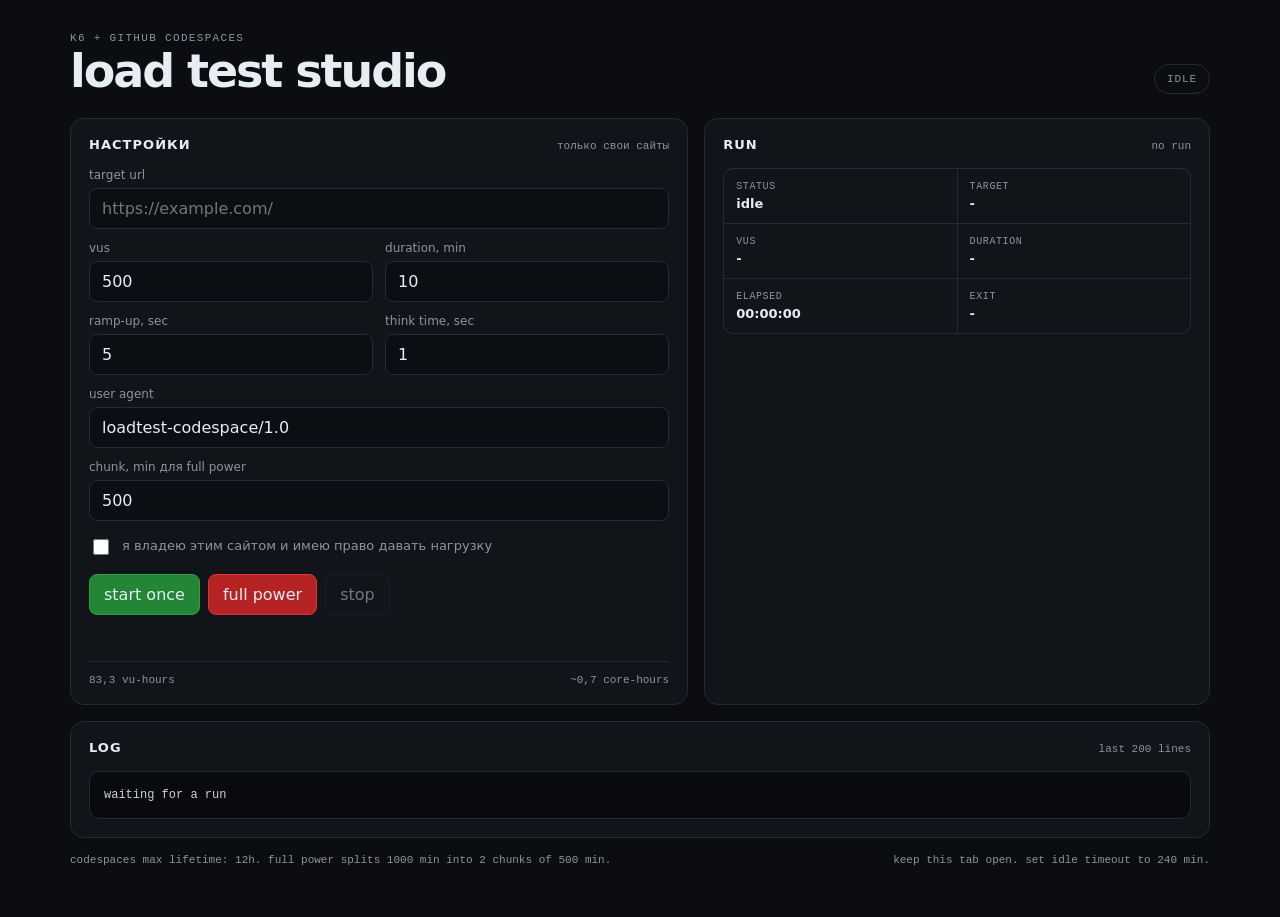
==== static/index.html @ ef555cbe "load test studio for codespaces" ====
<!doctype html>
<html lang="ru">
<head>
  <meta charset="utf-8">
  <meta name="viewport" content="width=device-width, initial-scale=1">
  <title>load test studio</title>
  <link rel="stylesheet" href="/static/style.css">
</head>
<body>
  <main class="shell">
    <header class="topbar">
      <div>
        <div class="eyebrow">k6 + github codespaces</div>
        <h1>load test studio</h1>
      </div>
      <div class="status idle" id="status-badge">idle</div>
    </header>

    <section class="layout">
      <form class="panel form" id="config-form">
        <div class="panel-head">
          <h2>настройки</h2>
          <span class="hint">только свои сайты</span>
        </div>

        <label class="field wide">
          <span>target url</span>
          <input id="target" name="target" type="url" placeholder="https://example.com/" autocomplete="url" required>
        </label>

        <div class="row">
          <label class="field">
            <span>vus</span>
            <input id="vus" name="vus" type="number" min="1" max="1000" value="500" required>
          </label>
          <label class="field">
            <span>duration, min</span>
            <input id="duration" name="duration_minutes" type="number" min="1" max="10000" value="10" required>
          </label>
        </div>

        <div class="row">
          <label class="field">
            <span>ramp-up, sec</span>
            <input id="ramp" name="ramp_up_seconds" type="number" min="0" max="600" value="5" required>
          </label>
          <label class="field">
            <span>think time, sec</span>
            <input id="think" name="think_time_seconds" type="number" min="0" max="60" step="0.1" value="1" required>
          </label>
        </div>

        <label class="field wide">
          <span>user agent</span>
          <input id="user-agent" name="user_agent" type="text" value="loadtest-codespace/1.0" maxlength="300">
        </label>

        <label class="field wide">
          <span>chunk, min для full power</span>
          <input id="chunk" name="chunk_minutes" type="number" min="1" max="600" value="500" required>
        </label>

        <label class="check">
          <input id="own" type="checkbox">
          <span>я владею этим сайтом и имею право давать нагрузку</span>
        </label>

        <div class="actions">
          <button type="submit" class="primary" id="start-button">start once</button>
          <button type="button" class="danger" id="full-button">full power</button>
          <button type="button" class="ghost" id="stop-button" disabled>stop</button>
        </div>

        <p class="note" id="message"></p>

        <div class="meta">
          <span id="estimate">0 vu-hours</span>
          <span id="codespace-estimate">~0 core-hours</span>
        </div>
      </form>

      <section class="panel run">
        <div class="panel-head">
          <h2>run</h2>
          <span class="hint" id="run-id">no run</span>
        </div>
        <div class="stats">
          <div><span>status</span><strong id="run-status">idle</strong></div>
          <div><span>target</span><strong id="run-target">-</strong></div>
          <div><span>vus</span><strong id="run-vus">-</strong></div>
          <div><span>duration</span><strong id="run-duration">-</strong></div>
          <div><span>elapsed</span><strong id="run-elapsed">00:00:00</strong></div>
          <div><span>exit</span><strong id="run-exit">-</strong></div>
        </div>
        <div class="campaign" id="campaign-box" hidden>
          <div class="campaign-head">
            <span>campaign</span>
            <strong id="campaign-progress">0 / 0 min</strong>
          </div>
          <div class="bar"><span id="campaign-bar"></span></div>
          <div class="campaign-meta">
            <span id="campaign-status">paused</span>
            <span id="campaign-chunk">chunk 0 / 0</span>
            <span id="campaign-session">session 00:00:00</span>
          </div>
          <div class="chunks" id="chunks"></div>
          <button type="button" class="ghost small" id="reset-button">reset campaign</button>
        </div>
        <div class="downloads">
          <a id="summary-link" href="#" hidden>summary.json</a>
          <a id="log-link" href="#" hidden>run.log</a>
        </div>
      </section>
    </section>

    <section class="panel log-panel">
      <div class="panel-head">
        <h2>log</h2>
        <span class="hint">last 200 lines</span>
      </div>
      <pre id="log">waiting for a run</pre>
    </section>

    <footer>
      <span>codespaces max lifetime: 12h. full power splits 1000 min into 2 chunks of 500 min.</span>
      <span>keep this tab open. set idle timeout to 240 min.</span>
    </footer>
  </main>
  <script src="/static/app.js"></script>
</body>
</html>
---- static/style.css ----
:root {
  --bg: #0b0d10;
  --panel: #11151a;
  --panel-2: #0b0f14;
  --line: #242b35;
  --text: #e6edf3;
  --muted: #8b949e;
  --accent: #7ee787;
  --accent-2: #238636;
  --danger: #ff7b72;
  --danger-2: #b62324;
  --warn: #f2cc60;
}

* {
  box-sizing: border-box;
}

body {
  margin: 0;
  background: var(--bg);
  color: var(--text);
  font-family: ui-sans-serif, system-ui, -apple-system, "Segoe UI", sans-serif;
  -webkit-font-smoothing: antialiased;
}

.shell {
  max-width: 1180px;
  margin: 0 auto;
  padding: 32px 20px 48px;
}

.topbar {
  display: flex;
  align-items: flex-end;
  justify-content: space-between;
  gap: 16px;
  margin-bottom: 24px;
}

.eyebrow,
.hint,
.status,
.meta,
footer,
.chunk,
.campaign-meta,
.downloads,
.stats span {
  font-family: ui-monospace, SFMono-Regular, Menlo, Consolas, monospace;
}

.eyebrow {
  color: var(--muted);
  font-size: 11px;
  letter-spacing: 0.12em;
  text-transform: uppercase;
}

h1 {
  margin: 4px 0 0;
  font-size: clamp(30px, 4vw, 46px);
  letter-spacing: -0.045em;
  line-height: 1;
}

.status {
  border: 1px solid var(--line);
  border-radius: 999px;
  color: var(--muted);
  font-size: 11px;
  letter-spacing: 0.08em;
  padding: 8px 12px;
  text-transform: uppercase;
  white-space: nowrap;
}

.status.running {
  border-color: #2ea043;
  color: var(--accent);
}

.status.paused,
.status.stopping {
  border-color: #9e6a03;
  color: var(--warn);
}

.status.failed,
.status.offline {
  border-color: #da3633;
  color: var(--danger);
}

.layout {
  display: grid;
  grid-template-columns: minmax(0, 1.1fr) minmax(0, 0.9fr);
  gap: 16px;
}

.panel {
  background: var(--panel);
  border: 1px solid var(--line);
  border-radius: 14px;
  padding: 18px;
}

.panel-head {
  align-items: baseline;
  display: flex;
  gap: 12px;
  justify-content: space-between;
  margin-bottom: 16px;
}

h2 {
  font-size: 13px;
  letter-spacing: 0.08em;
  margin: 0;
  text-transform: uppercase;
}

.hint {
  color: var(--muted);
  font-size: 11px;
  overflow-wrap: anywhere;
  text-align: right;
}

.field {
  display: flex;
  flex-direction: column;
  gap: 6px;
}

.field span {
  color: var(--muted);
  font-size: 12px;
}

.field em {
  color: #6e7681;
  font-style: normal;
}

input {
  background: var(--panel-2);
  border: 1px solid var(--line);
  border-radius: 8px;
  color: var(--text);
  font: inherit;
  padding: 10px 12px;
  width: 100%;
}

input:focus {
  border-color: #1f6feb;
  outline: 2px solid #1f6feb;
  outline-offset: 1px;
}

.row {
  display: grid;
  gap: 12px;
  grid-template-columns: 1fr 1fr;
  margin-top: 12px;
}

.wide {
  margin-top: 12px;
}

.check {
  align-items: flex-start;
  color: var(--muted);
  display: flex;
  font-size: 13px;
  gap: 10px;
  line-height: 1.4;
  margin-top: 16px;
}

.check input {
  accent-color: var(--accent);
  flex: 0 0 auto;
  height: 16px;
  margin-top: 2px;
  width: 16px;
}

.actions {
  display: flex;
  flex-wrap: wrap;
  gap: 8px;
  margin-top: 16px;
}

button {
  background: #161b22;
  border: 1px solid var(--line);
  border-radius: 8px;
  color: var(--text);
  cursor: pointer;
  font: inherit;
  padding: 10px 14px;
}

button:hover:not(:disabled) {
  border-color: #3d444d;
}

button:disabled {
  cursor: not-allowed;
  opacity: 0.45;
}

.primary {
  background: var(--accent-2);
  border-color: #2ea043;
}

.danger {
  background: var(--danger-2);
  border-color: #da3633;
}

.ghost {
  background: transparent;
}

.small {
  font-size: 12px;
  padding: 6px 10px;
}

.note {
  color: var(--muted);
  font-size: 12px;
  margin: 12px 0 0;
  min-height: 18px;
}

.note.error {
  color: var(--danger);
}

.note.ok {
  color: var(--accent);
}

.meta {
  border-top: 1px solid var(--line);
  color: var(--muted);
  display: flex;
  font-size: 11px;
  gap: 12px;
  justify-content: space-between;
  margin-top: 16px;
  padding-top: 12px;
}

.stats {
  background: var(--line);
  border: 1px solid var(--line);
  border-radius: 10px;
  display: grid;
  gap: 1px;
  grid-template-columns: 1fr 1fr;
  overflow: hidden;
}

.stats div {
  background: var(--panel);
  display: flex;
  flex-direction: column;
  gap: 4px;
  padding: 12px;
}

.stats span {
  color: var(--muted);
  font-size: 10px;
  letter-spacing: 0.06em;
  text-transform: uppercase;
}

.stats strong {
  font-size: 13px;
  overflow-wrap: anywhere;
}

.campaign {
  border: 1px solid var(--line);
  border-radius: 10px;
  margin-top: 14px;
  padding: 12px;
}

.campaign-head {
  display: flex;
  font-size: 12px;
  gap: 12px;
  justify-content: space-between;
}

.bar {
  background: var(--panel-2);
  border-radius: 999px;
  height: 8px;
  margin: 10px 0;
  overflow: hidden;
}

.bar span {
  background: var(--accent);
  display: block;
  height: 100%;
  transition: width 240ms ease;
  width: 0;
}

.campaign-meta {
  color: var(--muted);
  display: flex;
  flex-wrap: wrap;
  font-size: 11px;
  gap: 10px;
}

.chunks {
  display: grid;
  gap: 6px;
  margin-top: 12px;
}

.chunk {
  align-items: center;
  color: var(--muted);
  display: grid;
  font-size: 11px;
  gap: 8px;
  grid-template-columns: 28px 1fr auto;
}

.chunk strong {
  color: var(--text);
  font-size: 12px;
}

.chunk a,
.downloads a {
  color: var(--accent);
  text-decoration: none;
}

.chunk a:hover,
.downloads a:hover {
  text-decoration: underline;
}

.downloads {
  display: flex;
  font-size: 12px;
  gap: 12px;
  margin-top: 14px;
}

.log-panel {
  margin-top: 16px;
}

pre {
  background: #080a0d;
  border: 1px solid var(--line);
  border-radius: 10px;
  color: #c9d1d9;
  font-family: ui-monospace, SFMono-Regular, Menlo, Consolas, monospace;
  font-size: 12px;
  line-height: 1.5;
  margin: 0;
  max-height: 420px;
  overflow: auto;
  padding: 14px;
  white-space: pre-wrap;
  word-break: break-word;
}

footer {
  color: var(--muted);
  display: flex;
  flex-wrap: wrap;
  font-size: 11px;
  gap: 16px;
  justify-content: space-between;
  margin-top: 16px;
}

@media (max-width: 860px) {
  .layout {
    grid-template-columns: 1fr;
  }

  .topbar {
    align-items: flex-start;
    flex-direction: column;
  }
}

@media (max-width: 520px) {
  .shell {
    padding: 20px 14px 32px;
  }

  .row {
    grid-template-columns: 1fr;
  }

  .stats {
    grid-template-columns: 1fr;
  }
}
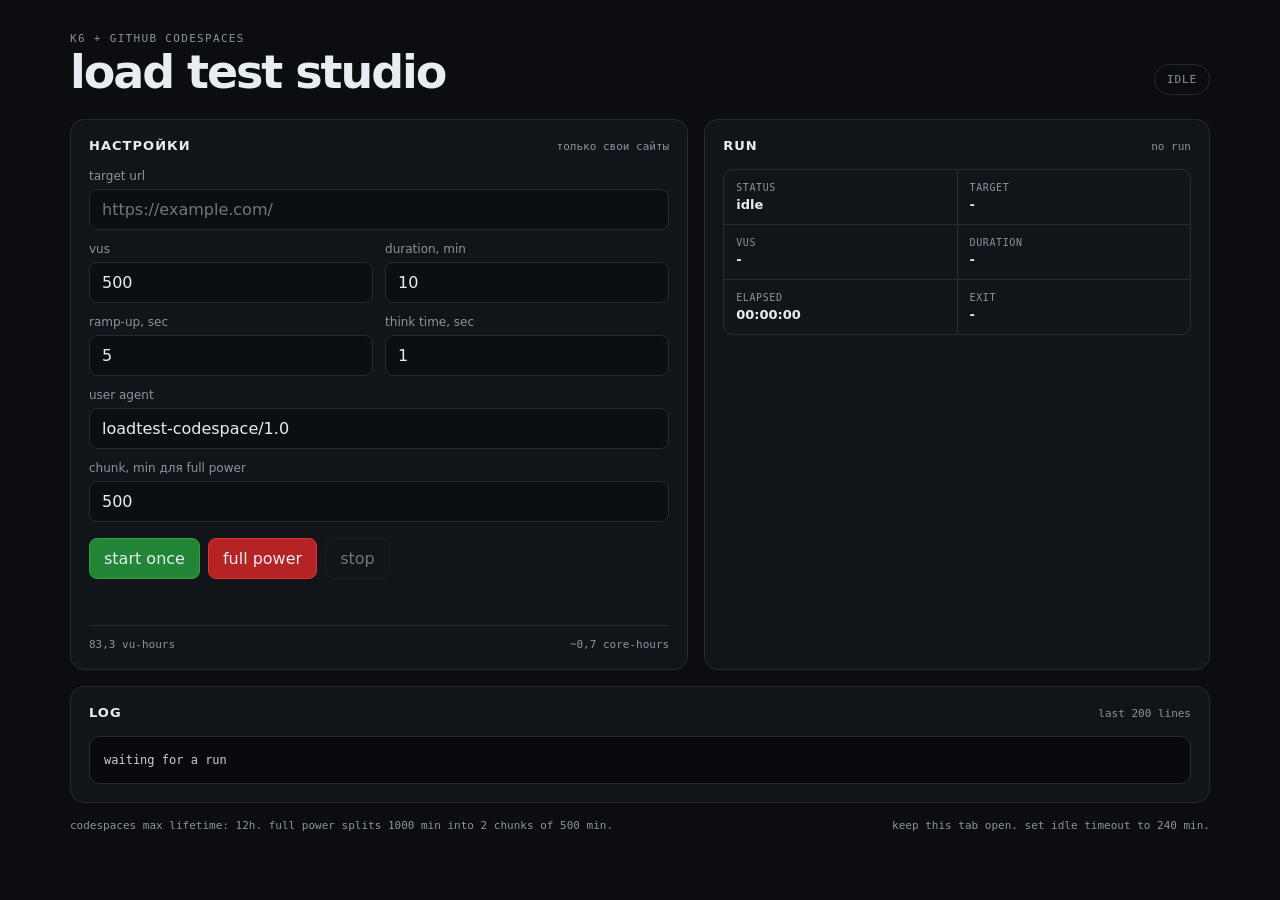
==== commit f01a0ffc: "add codespace cli and simplify target setup" ====
--- a/static/index.html
+++ b/static/index.html
@@ -25,7 +25,8 @@
 
         <label class="field wide">
           <span>target url</span>
-          <input id="target" name="target" type="url" placeholder="https://example.com/" autocomplete="url" required>
+          <input id="target" name="target" type="url" placeholder="https://example.com/" autocomplete="url" list="targets" required>
+          <datalist id="targets"></datalist>
         </label>
 
         <div class="row">
@@ -58,11 +59,6 @@
         <label class="field wide">
           <span>chunk, min для full power</span>
           <input id="chunk" name="chunk_minutes" type="number" min="1" max="600" value="500" required>
-        </label>
-
-        <label class="check">
-          <input id="own" type="checkbox">
-          <span>я владею этим сайтом и имею право давать нагрузку</span>
         </label>
 
         <div class="actions">
--- a/static/style.css
+++ b/static/style.css
@@ -170,24 +170,6 @@
   margin-top: 12px;
 }
 
-.check {
-  align-items: flex-start;
-  color: var(--muted);
-  display: flex;
-  font-size: 13px;
-  gap: 10px;
-  line-height: 1.4;
-  margin-top: 16px;
-}
-
-.check input {
-  accent-color: var(--accent);
-  flex: 0 0 auto;
-  height: 16px;
-  margin-top: 2px;
-  width: 16px;
-}
-
 .actions {
   display: flex;
   flex-wrap: wrap;
